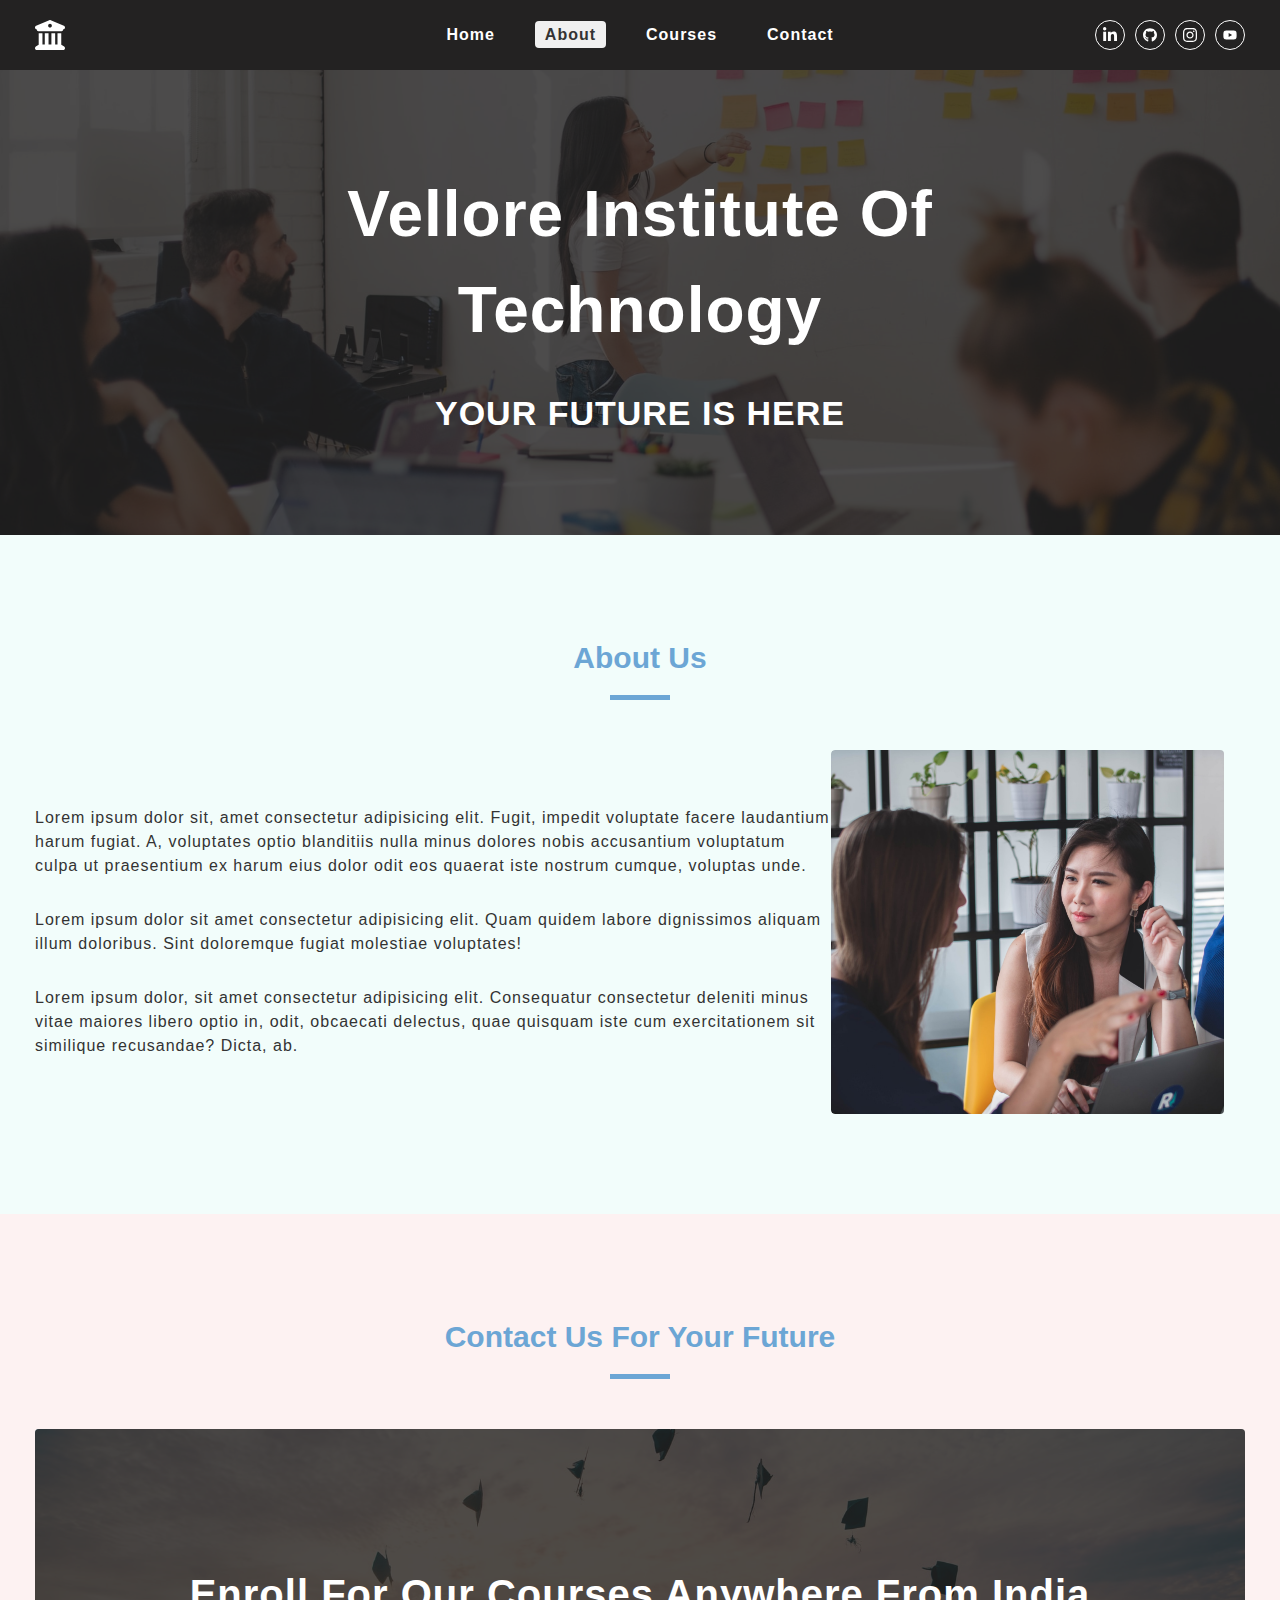
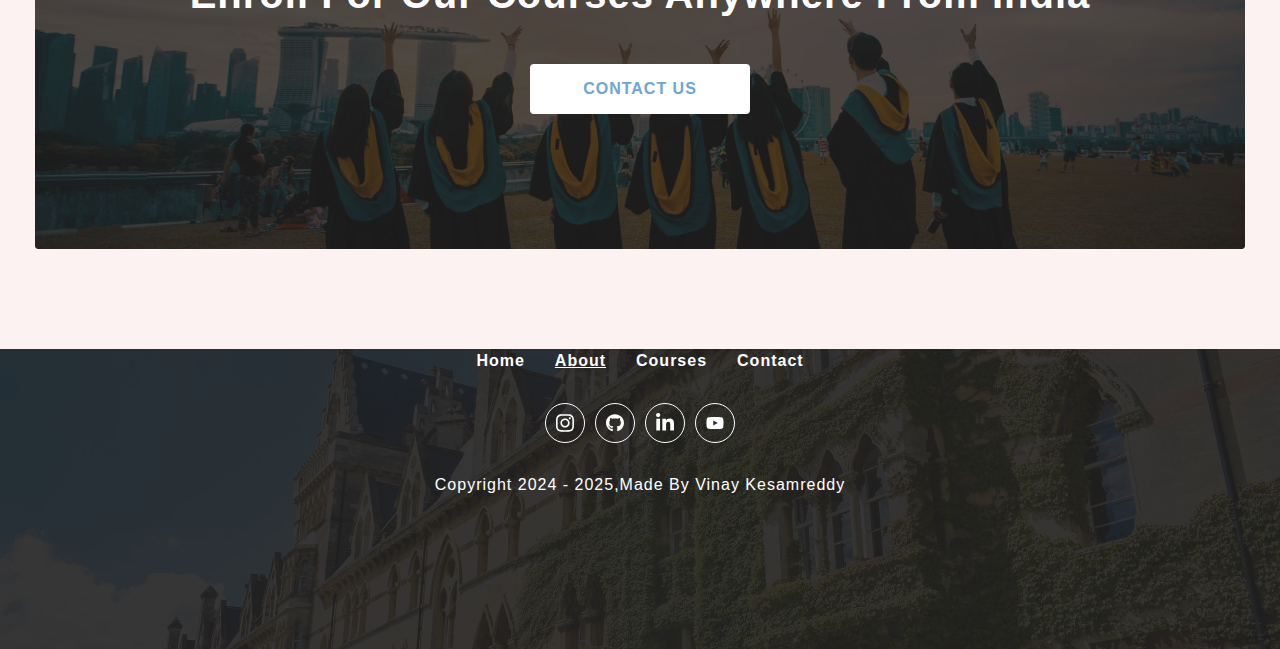
==== about.html @ 9fdfd01a "VIT Project Completed" ====
<!DOCTYPE html>
<html lang="en">
<head>
  <meta charset="UTF-8">
  <meta name="viewport" content="width=device-width, initial-scale=1.0">
  <title>Srikanth | About Vellore Institute of technology</title>
  <link rel="shortcut icon" href="./icons/university.svg" type="image/x-icon">
  <link rel="stylesheet" href="./css/style.css" />
  <link rel="stylesheet" href="./css/navbar.css" />
  <link rel="stylesheet" href="./css/common.css" />
  <link rel="stylesheet" href="./css/sidebar.css" />
  <link rel="stylesheet" href="./css/footer.css" />
  <link rel="stylesheet" href="./css/single-featured.css">
</head>
<body>
  <!-- nav section start -->
  <nav class="nav-container">
    <div class="nav-center wrapper">
      <div class="logo-section">
        <a href="./">
        <img src="./icons/university.svg" alt="university logo class="logo">
        </a>
      </div>
      <div class="hamburger">
        <img src="./icons/bars.svg" alt="sidebar open button" />
      </div>
      <div class="nav-links-main">
        <ul class="nav-links">
          <li><a href="./" class="nav-link">Home</a></li>
          <li><a href="./about.html" class="nav-link active">About</a></li>
          <li><a href="./courses.html" class="nav-link">Courses</a></li>
          <li><a href="./contact.html" class="nav-link">Contact</a></li>
        </ul>
      </div>
      <div class="nav-social-links-main">
        <ul class="nav-social-links">
          <li class="nav-social-link">
            <a href="#">
              <img src="./icons/linkedin.svg" alt="Linkedin">
            </a>
          </li>
          <li class="nav-social-link">
            <a href="#">
              <img src="./icons/github.svg" alt="github">
            </a>
          </li>
          <li class="nav-social-link">
            <a href="#">
              <img src="./icons/instagram.svg" alt="instagram">
            </a>
          </li>
          <li class="nav-social-link">
            <a href="#">
              <img src="./icons/youtube.svg" alt="youtube">
            </a>
          </li>
        </ul>
      </div>
    </div>
  </nav>
  <!-- nav section end -->

  <!-- Sidebar section starts -->
  <aside class="sidebar-container">
    <div class="sidebar-center wrapper">
      <div class="side-header">
        <div class="logo-section">
          <a href="./"><img src="./icons/university.svg" alt="sidebar logo">
          </a>
        </div>
        <div class="close-button">
          <img src="./icons/close.svg" alt="Sidebar close button">
        </div>
      </div>
      <div class="sidebar-content paddingTopMobile-fifty">
        <div class="sidebar-links-main">
          <ul class="sidebar-links">
            <li><a href="./" class="nav-link ">Home</a></li>
            <li><a href="./about.html" class="nav-link active">About</a></li>
            <li><a href="./courses.html" class="nav-link">Courses</a></li>
            <li><a href="./contact.html" class="nav-link">Contact</a></li>
          </ul>
        </div>
      </div>
    </div>
  </aside>
  <!-- Sidebar section ends -->

<!-- hero section starts -->
  <div class="page-hero-container">
    <div class="page-hero">
        <div class="hero-img-component">
            <div class="img-container">
                <img src="./assets/about-banner.jpeg" alt="about section image">
            </div>
        </div>
        <div class="hero-box paddingBottomMobile-thirty paddingTopMobile-fifty">
            <div class="hero-content text-center wrapper text-container">
                <h1 class="heading">Vellore Institute of technology</h1>
                <div class="small-heading">Your future is here</div>
            </div>
        </div>
    </div>
  </div>
<!-- hero section ends -->

<!-- single featured container start -->
<div class="single-featured-container light-blue-background reverse-content">
  <div class="single-featured-center wrapper">
    <div class="section-title paddingTopDesktop-hundred paddingTopMobile-fifty">
      <h3 class="title">
       About Us
      </h3>
      <div class="underline"></div>
    </div>
    <div class="single-featured paddingTopDesktop-fifty paddingBottomDesktop-hundred
    paddingTopMobile-fifty paddingBottomMobile-fifty">
      <div class="image-component single-featured-image">
        <img src="./assets/about-section.jpeg" alt="about section image">
      </div>
      <div class="single-featured-text-component">
        <div class="featured-center">
          <div class="about-info">
            <p>Lorem ipsum dolor sit, amet consectetur adipisicing elit. Fugit, impedit voluptate facere laudantium harum fugiat. A, voluptates optio blanditiis nulla minus dolores nobis accusantium voluptatum culpa ut praesentium ex harum eius dolor odit eos quaerat iste nostrum cumque, voluptas unde.
            </p>
            <p>Lorem ipsum dolor sit amet consectetur adipisicing elit. Quam quidem labore dignissimos aliquam illum doloribus. Sint doloremque fugiat molestiae voluptates!</p>
            <p>Lorem ipsum dolor, sit amet consectetur adipisicing elit. Consequatur consectetur deleniti minus vitae maiores libero optio in, odit, obcaecati delectus, quae quisquam iste cum exercitationem sit similique recusandae? Dicta, ab.</p>
          </div>
        </div>
      </div>
    </div>
  </div>
</div>
<!-- single featured container end -->

<!-- contact promotion section starts -->
<div class="contact-promotion-container light-pink-background">
    <div class="contact-promotion-center wrapper">
      <div class="section-title paddingTopDesktop-hundred paddingTopMobile-fifty">
        <h3 class="title">Contact us for your future</h3>
        <div class="underline"></div>
      </div>
      <section class="contact-promotion paddingTopDesktop-fifty paddingTopMobile-fifty paddingBottomDesktop-hundred paddingBottomMobile-fifty">
        <div class="contact-promo-img">
          <img src="./assets/contact-promotion.jpeg" 
          alt="Contact us promotion imgae">
          <div class="contact-info-container text-center text-container">
            <h2 class="contact-heading">Enroll for our courses anywhere from India</h2>
            <a href="./contact.html" class="button-primary-light">Contact us</a>
          </div>
        </div>
      </section>
    </div>
  </div>
  <!-- contact promotion section ends -->

  <!-- Footer section starts -->
  <footer class="footer-container">
    <div class="footer-center wrapper">
      <div class="footer-links-main">
        <ul class="footer-links">
          <li><a href="./" class="footer-link ">Home</a></li>
          <li><a href="./about.html" class="footer-link active">About</a></li>
          <li><a href="./courses.html" class="footer-link">Courses</a></li>
          <li><a href="./contact.html" class="footer-link">Contact</a></li>
        </ul>
      </div>
      <div class="social-links-main">
        <ul class="social-links">
          <li class="social-link"><a href="#"><img src="./icons/instagram.svg" alt="instagram"></a></li>
          <li class="social-link"><a href="#"><img src="./icons/github.svg" alt="github"></a></li>
          <li class="social-link"><a href="#"><img src="./icons/linkedin.svg" alt="linkedin"></a></li>
          <li class="social-link"><a href="#"><img src="./icons/youtube.svg" alt="youtube"></a></li>
        </ul>
      </div>
      <div class="footer-copy-right">
        <p>copyright 2024 - <span class="copyright-date">2025</span>,made by Vinay Kesamreddy</p>
      </div>
    </div>

  </footer>
  <!-- Footer section ends -->
  <!-- script -->
  <script src="./js/app.js"></script>
</body>
</html>
---- css/style.css ----
:root {
    --clr-primary:#6ca6d5;
    --clr-primary-light:#2284d3;
    --clr-white: #ffffff;
    --clr-white-light: #f0f0f0;
    --clr-shadow: #00000029;
    --clr-black: #333333;
    --clr-black-30: #2220204d;
    --clr-black-80: #222020cc;
    --clr-black-90: #212020e6;
    --clr-pink-light: #fdf2f2;
    --clr-blue-light: #f2fdfb;

    --font-family: Arial, Helvetica, San-serif;
    --box-shadow-light: 0px 3px 7px var(--clr-shadow);
    --box-shadow-dark: 0px 3px 7px var(--clr-black-30);
    --transition: all .3s linear;
    --radius: 4px;

}   

/* Global Styles */

*,
::after,::before{
    margin: 0px;
    padding: 0px;
    box-sizing: border-box;
}
*:focus{
    outline-width: 2px;
    outline-offset: 1px;
    outline-color: var(--clr-primary);
}
body{
    color: var(--clr-black);
    background: var(--clr-black);
    font-family: var(--font-family);
    line-height: 1.5;
}
ul{
    list-style-type: none;
}
a{
    text-decoration: none;
}
img{
    display: block;
}

/* Global Classes */

.container{
    width: 100%;
    height: 100%;
    background: var(--clr-primary);
    max-width: 1250px;
    margin-left: auto;
    margin-right: auto;
}
.wrapper{
    max-width: 1250px;
    margin-left: auto;
    margin-right: auto;
    padding-left: 20px;
    padding-right: 20px;
}
.text-container{
    max-width: 1000px;
    margin-left: auto;
    margin-right: auto;
}
.display-block{
    display: block !important;
}
.text-center{
    text-align: center;
}
.text-left{
    text-align: left;
}
.text-right{
    text-align: right;
}
@media screen and (max-width: 991px) {
    .full-width-mobile{
        width: 100%;
    } 
}
@media screen and (min-width: 992px){
    .full-width-desktop{
        width:100%;
    }
}
.light-pink-background{
    background: var(--clr-pink-light);
}
.light-blue-background{
    background: var(--clr-blue-light);
}
.section-title .title{
    font-size: 30px;
    font-weight: bold;
    text-transform: capitalize;
    text-align: center;
    margin-bottom: 15px;
    color: var(--clr-primary);
}
.section-title .underline{
    width: 60px;
    height: 5px;
    background: var(--clr-primary);
    margin-left: auto;
    margin-right: auto;
}
.button-primary-dark,
.button-primary-light{
    font-weight: bold;
    text-transform: uppercase;
    border: none;
    cursor: pointer;
    height: 45px;
    transition: var(--transition);
    font-size: 16px;
    letter-spacing: 1px;
    padding-left: 20px;
    padding-right: 20px;
    min-width: 200px;
    display: inline-flex;
    justify-content: center;
    align-items: center;
    border-radius: var(--radius);

}
.button-primary-dark{
    background: var(--clr-primary);
    color: var(--clr-white);
}
.button-primary-light{
    background: var(--clr-white);
    color: var(--clr-primary);
}
.button-primary-dark:hover{
    background: var(--clr-primary-light);
}
.button-primary-light:hover{
    background: var(--clr-white-light);
}
.primary-input,
.primary-textarea
{
    height: 45px;
    font-size: 16px;
    line-height: 25px;
    padding-left: 15px;
    padding-right: 15px;
    border-radius: 2px;
    border: 1px solid var(--clr-shadow);
    letter-spacing: 1px;
    font-family: var(--font-family);
}
.primary-textarea{
    height: unset;
    padding-top: 15px;
    padding-bottom: 15px;
    resize: vertical;
}
.primary-input::placeholder,
.primary-textarea::placeholder{
    text-transform: capitalize;
}
@media screen and (min-width: 992px){
    .button-primary-dark,
    .button-primary-light{
        height: 50px;
        min-width: 220px;
    }
    .primary-input{
        height: 50px;
    }
}

@keyframes bounceAnimation{
    0%{
        transform:scale(0.8);

    }
    100%{
        transform: scale(1.2);
    }
}
---- css/navbar.css ----
/* Navbar styles */
.nav-container{
    background: var(--clr-black-90);
    width: 100%;
    min-height: 50px;
    display: flex;
    justify-content: center;
    align-items: center;
    top: -70px;
}
.nav-container.sticky-nav{
    position: fixed;
    top: 0;
    left: 0;
    z-index: 9;
    transition: var(--transition );
}
.nav-center{
   width: 100%;
   display: grid;
   grid-template-columns: repeat(2,1fr);
   align-items: center;
   justify-content: center;
} 
.nav-links-main{
    display: none;
}
.nav-social-links-main{
    display: none;
}
.nav-container .logo-section{
    width: 30px;
}
.nav-container .hamburger{
    width: 25px;
    display: flex;
    justify-self: flex-end;
}
@media screen and (min-width: 992px) {
    .nav-container{
        min-height: 70px;
    }
    .nav-center{
        grid-template-columns: repeat(3, 1fr);
    }
    .nav-container .nav-container.logo-section{
        width: 50px;
        cursor: pointer;
    }
    .nav-container .hamburger{
        display: none;
    }
    .nav-container .nav-links-main{
        display: flex;
    }
    .nav-container .nav-links{
        display: flex;
        column-gap: 30px;
    }
    .nav-container .nav-link{
        color: var(--clr-white);
        font-size: 16px;
        text-transform: capitalize;
        font-weight: bold;
        letter-spacing: 1px;
        padding: 5px 10px;
        border-radius: var(--radius);
        transition: var(--transition);
    }
    .nav-container .nav-link.active,
    .nav-container .nav-link:hover{
        background: var(--clr-white-light);
        color: var(--clr-black);
    }
    .nav-container .nav-social-links-main{
        display: flex;
        justify-self: flex-end;
    }
    .nav-social-links-main .nav-social-links {
        display: flex;
        column-gap: 10px;
        justify-content: center;
        align-items: center;
    }
    .nav-social-links .nav-social-link{
        width: 30px;
        height: 30px;
        border: 1px solid var(--clr-white);
        border-radius: 50%;
        display: flex;
        justify-content: center;
        align-items: center;
    }
    .nav-social-links-main .nav-social-link:hover {
        transition: var(--transition);
        transform: translateY(-3px)
    }
    .nav-container .nav-social-link img{
        width: 14px;
    }
}
---- css/common.css ----
/* Hero page container */
.page-hero-container{
    width: 100%;
}
.page-hero-container .page-img-component{
    aspect-ratio: 375/220;
    overflow: hidden;
}
.page-hero-container .img-container,
.page-hero-container img{
    width: 100%;
    height: 100%;
    object-fit: cover;
}
.page-hero-container .hero-box{
    width: 100%;
    background: var(--clr-primary);
    min-height: 250px;
    display: flex;
    justify-content: center;
    align-items: center;
}
.page-hero-container .hero-content{
    display: flex;
    flex-direction: column;
    row-gap: 30px;
}
.page-hero-container .heading{
    color: var(--clr-white);
    font-size: 24px;
    letter-spacing: 1px;
    text-transform: capitalize;
}
.page-hero-container .desc{
    color: var(--clr-white);
    font-size: 16px;
    font-weight: bold;
}
.page-hero-container .small-heading{
    font-size: 18px;
    letter-spacing: 1px;
    text-transform: uppercase;
    color: var(--clr-white);
    font-weight: bold;
}
@media screen and (min-width: 992px){
    .page-hero-container{
        position: relative;
    }
    .page-hero-container .hero-img-component{
        aspect-ratio: 1928/700;
        position: relative;
    }
    .home-page.page-hero-container .hero-img-component{
        aspect-ratio: 1920/1080;
    }
    .page-hero-container .hero-img-component::before{
        content: "";
        position: absolute;
        width: 100%;
        height: 100%;
        top: 0;
        left: 0;
        background: var(--clr-black-80);
    }
    .page-hero-container .hero-box{
        position: absolute;
        top: 50%;
        left: 50%;
        transform: translate(-50%,-50%);
        background: transparent;
    }
    .page-hero-container .heading{
        font-size: 64px;
    }
    .page-hero-container .small-heading{
        font-size: 34px;
    }
    .page-hero-container .home-button{
        animation: bounceAnimation 3s linear infinite alternate;
    }
}

/* contact promotion styles */
.contact-promotion{
    width: 100%;

}
.contact-promotion .contact-promo-img{
    position: relative;
    aspect-ratio: 350/400;
    overflow: hidden;
    border-radius: var(--radius);
}
.contact-promotion .contact-promo-img::before{
    position: absolute;
    content: "";
    width: 100%;
    height: 100%;
    top: 0;
    left: 0;
    background: var(--clr-black-80);
}
.contact-promotion .contact-promo-img img{
    width: 100%;
    height: 100%;
    object-fit: cover;
}
.contact-promotion .contact-info-container{
    position: absolute;
    top: 50%;
    left: 50%;
    width: 100%;
    height: 100%;
    transform: translate(-50%, -50%);
    display: flex;
    flex-direction: column;
    row-gap: 40px;
    align-items: center;
    justify-content: center;
}
.contact-promotion .contact-info-container .contact-heading{
    font-size: 30px;
    color: var(--clr-white);
    letter-spacing: 1px;
    text-transform: capitalize;
}
@media screen and (min-width: 992px) {
    .contact-promotion .contact-promo-img {
        aspect-ratio: 1259/437;
    }
    .contact-promotion .contact-info-container .contact-heading{
        font-size: 40px;
    }
}

/* Padding classes */
@media screen and (max-width: 991px){
    .paddingTopMobile-ten{
        padding-top: 10px !important;
    }
    .paddingTopMobile-twenty{
        padding-top: 20px !important;
    }
    .paddingTopMobile-thirty{
        padding-top: 30px !important;
    }
    .paddingTopMobile-fourty{
        padding-top: 40px !important;
    }
    .paddingTopMobile-fifty{
        padding-top: 50px !important;
    }
    .paddingBottomMobile-ten{
        padding-bottom: 10px !important;
    }
    .paddingBottomMobile-twenty{
        padding-bottom: 20px !important;
    }
    .paddingBottomMobile-thirty{
        padding-bottom: 30px !important;
    }
    .paddingBottomMobile-fourty{
        padding-bottom: 40px !important;
    }
    .paddingBottomMobile-fifty{
        padding-bottom: 50px !important;
    }    
}
@media screen and (min-width: 992px){
    .paddingTopDesktop-ten{
        padding-top: 10px;
    }
    .paddingTopDesktop-twenty{
        padding-top: 20px;
    }
    .paddingTopDesktop-thirty{
        padding-top: 30px;
    }
    .paddingTopDesktop-fourty{
        padding-top: 40px;
    }
    .paddingTopDesktop-fifty{
        padding-top: 50px;
    }
    .paddingTopDesktop-sixty{
        padding-top: 60px;
    }
    .paddingTopDesktop-seventy{
        padding-top: 70px;
    }
    .paddingTopDesktop-eighty{
        padding-top: 80px;
    }
    .paddingTopDesktop-ninety{
        padding-top: 90px;
    }
    .paddingTopDesktop-hundred{
        padding-top: 100px;
    }
    .paddingBottomDesktop-ten{
        padding-bottom: 10px;
    }
    .paddingBottomDesktop-twenty{
        padding-bottom: 20px;
    }
    .paddingBottomDesktop-thirty{
        padding-bottom: 30px;
    }
    .paddingBottomDesktop-fourty{
        padding-bottom: 40px;
    }
    .paddingBottomDesktop-fifty{
        padding-bottom: 50px;
    }
    .paddingBottomDesktop-sixty{
        padding-bottom: 60px;
    }
    .paddingBottomDesktop-seventy{
        padding-bottom: 70px;
    }
    .paddingBottomDesktop-eighty{
        padding-bottom: 80px;
    }
    .paddingBottomDesktop-ninety{
        padding-bottom: 90px;
    }
    .paddingBottomDesktop-hundred{
        padding-bottom: 100px;
    }
}

/* featured courses */
.single-course{
    width: 100%;
    background: var(--clr-white);
    height: 100%;
    box-shadow: var(--box-shadow-light);
    border-radius: var(--radius);
    transition: var(--transition);

}
.single-course:hover{
    transform: translateY(-2px) scale(1.02);
}
.single-course .img-container{
    aspect-ratio: 355/250;
    overflow: hidden;

}          
.single-course .img-container img{
    width: 100%;
    height: 100%;
    object-fit: cover;
    border-top-left-radius: var(--radius);
    border-top-right-radius: var(--radius);
    transition: var(--transition);
}
.single-course .course-title p{
    font-size: 22px;
    text-transform: capitalize;
    text-align: center;
    font-weight: bold;
    color: var(--clr-primary);
    padding-left: 10px;
    padding-right: 10px;
    margin-top: 30px;
    margin-bottom: 30px;
}
@media screen and (min-width: 992px){
    .single-course .img-container{
        aspect-ratio: 396/300;
    }
    .single-course:hover img {
        transform: scale(1.05) rotateZ(2deg);
    }
}

/* layout classes */
.three-column-layout{
    display: grid;
    grid-template-columns: 1fr;
    gap: 30px;

}
@media screen and (min-width: 769px) {
    .three-column-layout {
        grid-template-columns: 1fr 1fr;
    }
}
@media screen and (min-width: 992px) {
    .three-column-layout {
        grid-template-columns: 1fr 1fr 1fr;
    }
}
---- css/sidebar.css ----
/* Sidebar styles */
.sidebar-container{
    background: var(--clr-black);
    width: 100%;
    height: 100vh;
    position: fixed;
    top: 0;
    left: -100%;
    transition: var(--transition);
    opacity: 0;
    z-index: 10;
}
.sidebar-container.show-sidebar{
    left: 0%;
    opacity: 1;
}
.sidebar-container .logo-section{
    width: 30px;
}
.sidebar-container .close-button{
    width: 25px;
}
.sidebar-container .side-header{
    width: 100%;
    display: flex;
    justify-content: space-between;
    align-items: center;
    min-height: 50px;
}
.sidebar-container .sidebar-content{
    width: 100%;
    height: 100%;
    display: flex;
    justify-content: center;
}
.sidebar-container .sidebar-links{
    display: flex;
    flex-direction: column;
    row-gap: 30px;
    align-items: center;
}
.sidebar-container .sidebar-links .nav-link{
    color: var(--clr-white);
    text-transform: capitalize;
    letter-spacing: 1px;
    padding: 5px 10px;
    border-radius: var(--radius);
    font-size: 16px;
    font-weight: bold;
}
.sidebar-container .sidebar-links .nav-link.active{
    background-color: var(--clr-white);
    color: var(--clr-black);
}
---- css/footer.css ----
/* footer styles */

.footer-container{
    width: 100%;
    min-height: 300px;
    position: relative;
    z-index: 1;
    background: url("./../assets/footer-img.jpeg");
    background-repeat: no-repeat;
    background-size: cover;
    background-position: center;
}
.footer-container::before{
    content: "";
    width: 100%;
    height: 100%;
    position: absolute;
    top: 0;
    left: 0;
    background: var(--clr-black-90);
    z-index: -1;
}
.footer-container .footer-center{
    display: flex;
    flex-direction: column;
    row-gap: 30px;
}
.footer-container .footer-links{
    display: flex;
    justify-content: center;
    column-gap: 30px;
}
.footer-container .footer-link {
    font-size: 16px;
    color: var(--clr-white);
    text-transform: capitalize;
    letter-spacing: 1px;
    transition: var(--transition);
    font-weight: bold;
}
.footer-container .footer-link.active,
.footer-container .footer-link:hover{
    text-decoration: underline;
}
.footer-container .social-links{
    display: flex;
    justify-content: center;
    align-items: center;
    column-gap: 10px;
}
.footer-container .social-link{
    width: 40px;
    height: 40px;
    border: 1px solid var(--clr-white);
    border-radius: 50%;
    display: flex;
    justify-content: center;
    align-items: center;
    transition: var(--transition);
}
.footer-container .social-link img{
    width: 18px;
}
.footer-container .social-link:hover{
    transform: translateY(-3px);
}
.footer-copy-right p{
    font-size: 16px;
    color: var(--clr-white);
    letter-spacing: 1px;
    line-height: 24px;
    text-transform: capitalize;
    text-align: center;
}
---- css/single-featured.css ----
/* Single featured component styles */
.single-featured-container{
    width: 100%;

}
.single-featured-container .single-featured-image{
    width: 100%;
    aspect-ratio: 350/300;
    overflow: hidden;
    border-radius: var(--radius);

}
.single-featured-image img {
    width: 95%;
    height: 100%;
    object-fit: cover;
    border-radius: var(--radius);

}
.single-featured-text-component .about-info{
    display: flex;
    flex-direction: column;
    gap: 30px;
}
.single-featured-text-component .about-info p{
    font-size: 16px;
    letter-spacing: 1px;
}
.single-featured-text-component .contact-us-form{
    display: flex;
    flex-direction: column;
    gap: 30px;
    align-items: flex-start;
}

@media screen and (min-width: 992px) {
    .single-featured{
        display: flex;
        justify-content: space-between;
        align-items: center;
    }.single-featured-container.reverse-content .single-featured{
        flex-direction: row-reverse;
    }
    .single-featured-image,
    .single-featured-text-component {
        flex: 0 0 calc(50%-30px);
    }
    .single-featured-container .single-featured-image {
        aspect-ratio: 625/550;
    }
}
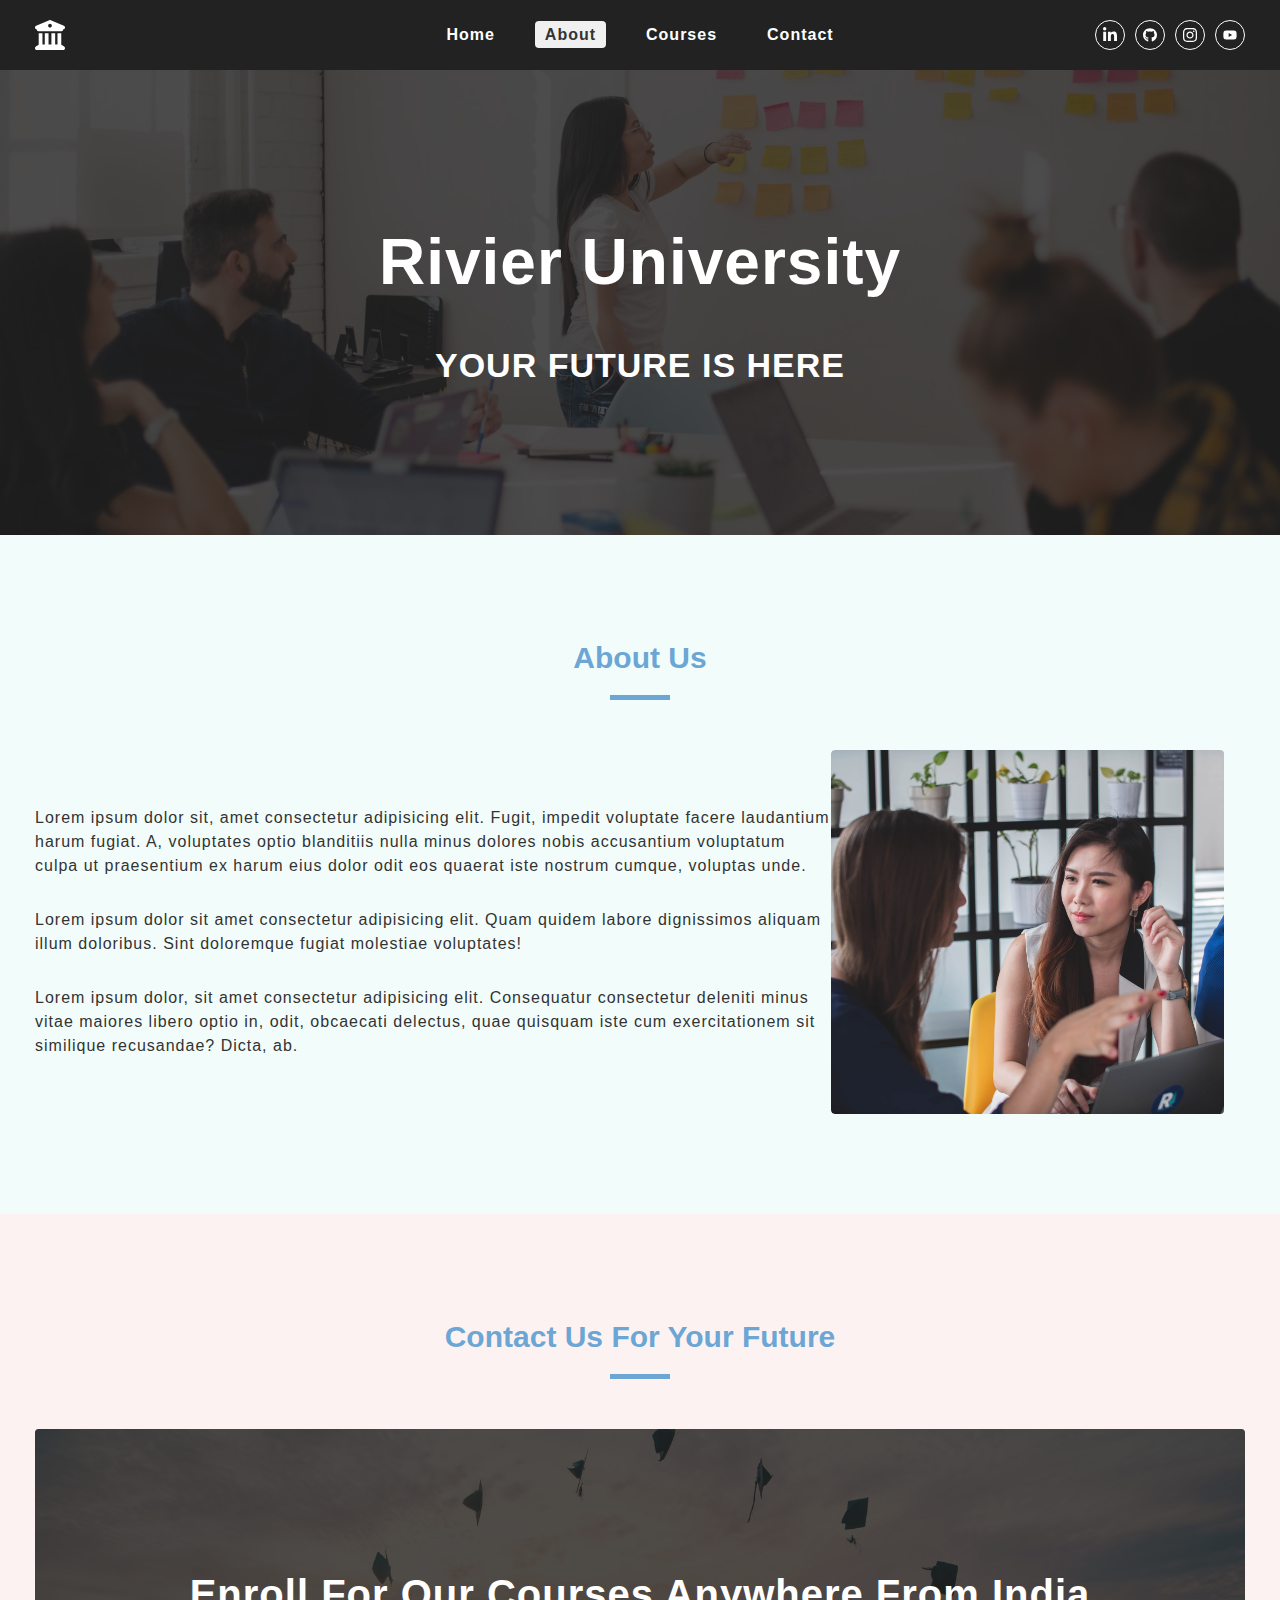
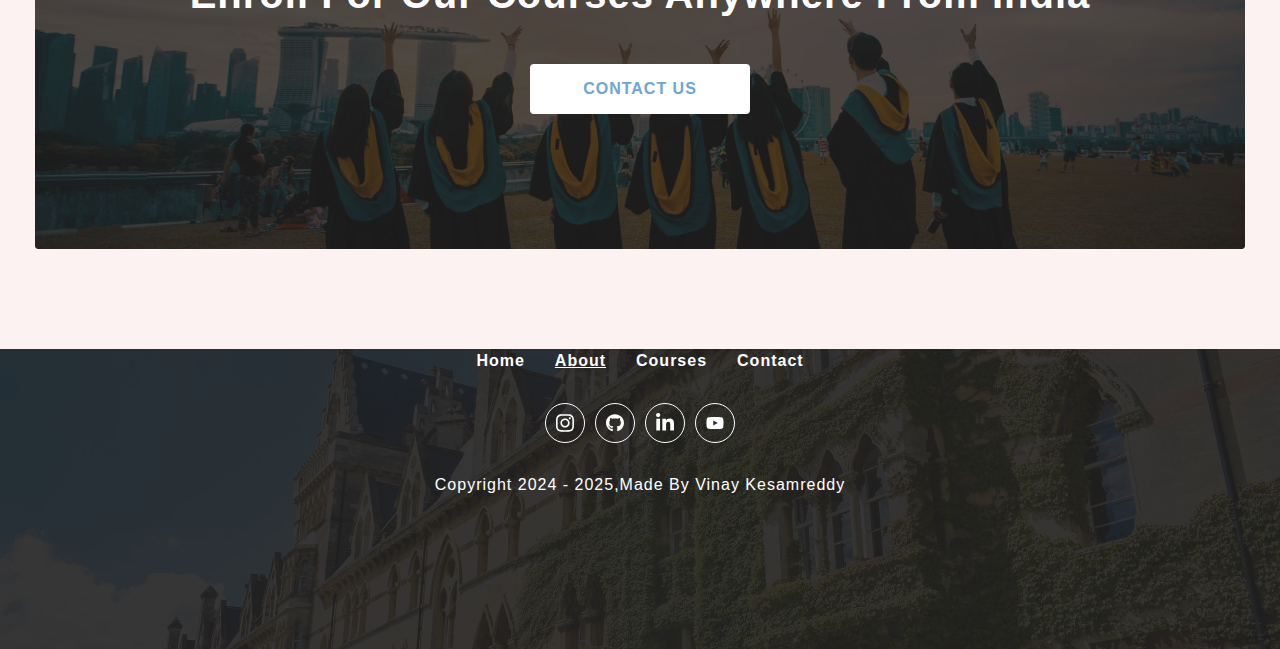
==== commit cabe635e: "Hero  name changed in all pages" ====
--- a/about.html
+++ b/about.html
@@ -96,7 +96,7 @@
         </div>
         <div class="hero-box paddingBottomMobile-thirty paddingTopMobile-fifty">
             <div class="hero-content text-center wrapper text-container">
-                <h1 class="heading">Vellore Institute of technology</h1>
+                <h1 class="heading">Rivier University</h1>
                 <div class="small-heading">Your future is here</div>
             </div>
         </div>
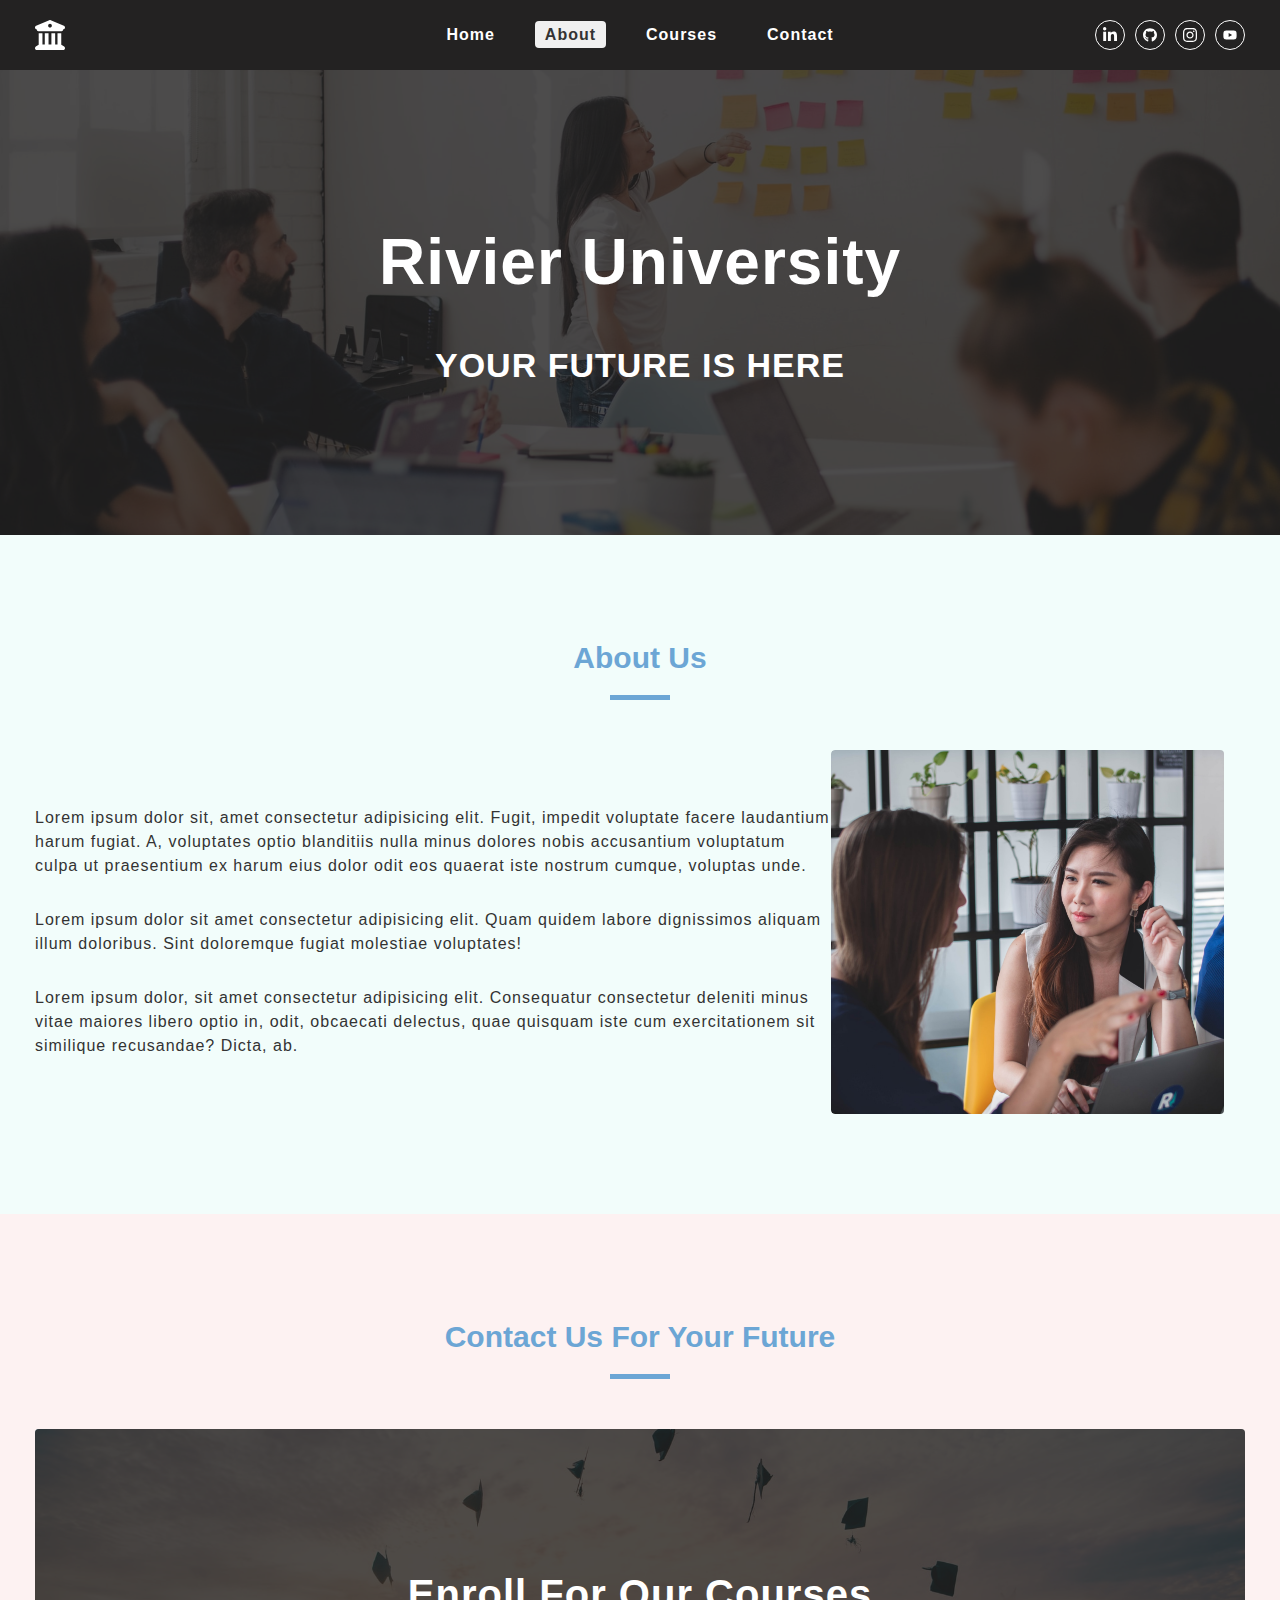
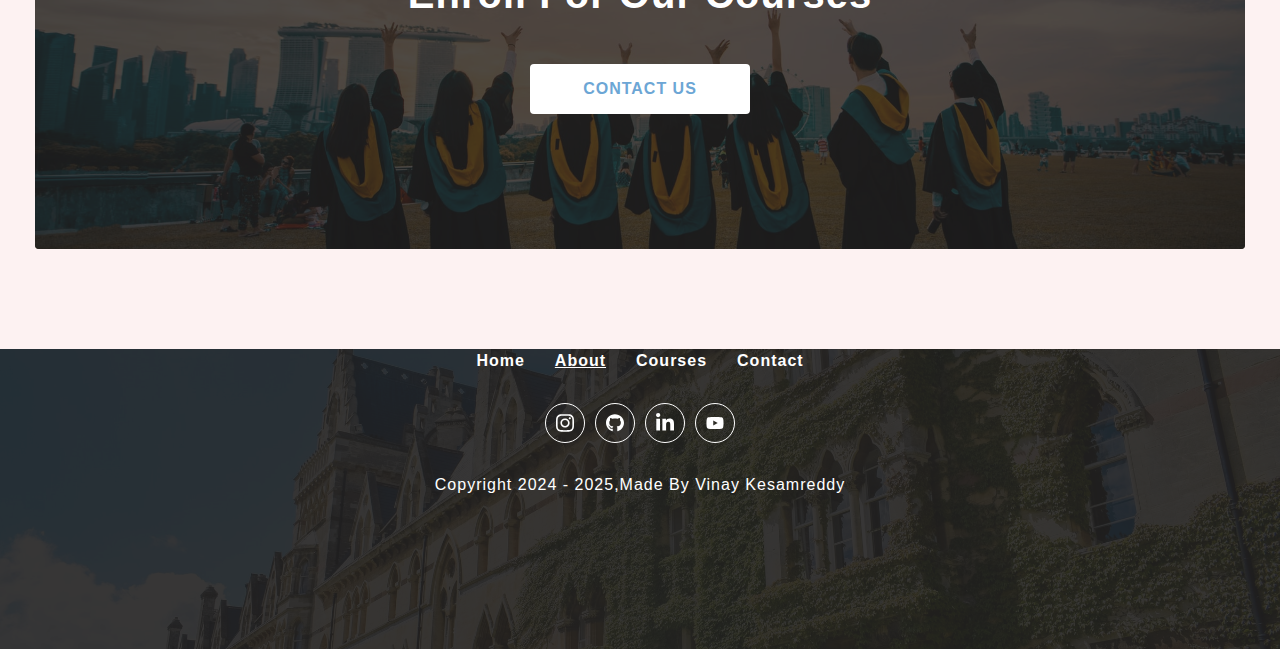
==== commit d20e3abf: "Campus names and addresses changed" ====
--- a/about.html
+++ b/about.html
@@ -145,7 +145,7 @@
           <img src="./assets/contact-promotion.jpeg" 
           alt="Contact us promotion imgae">
           <div class="contact-info-container text-center text-container">
-            <h2 class="contact-heading">Enroll for our courses anywhere from India</h2>
+            <h2 class="contact-heading">Enroll for our courses</h2>
             <a href="./contact.html" class="button-primary-light">Contact us</a>
           </div>
         </div>
